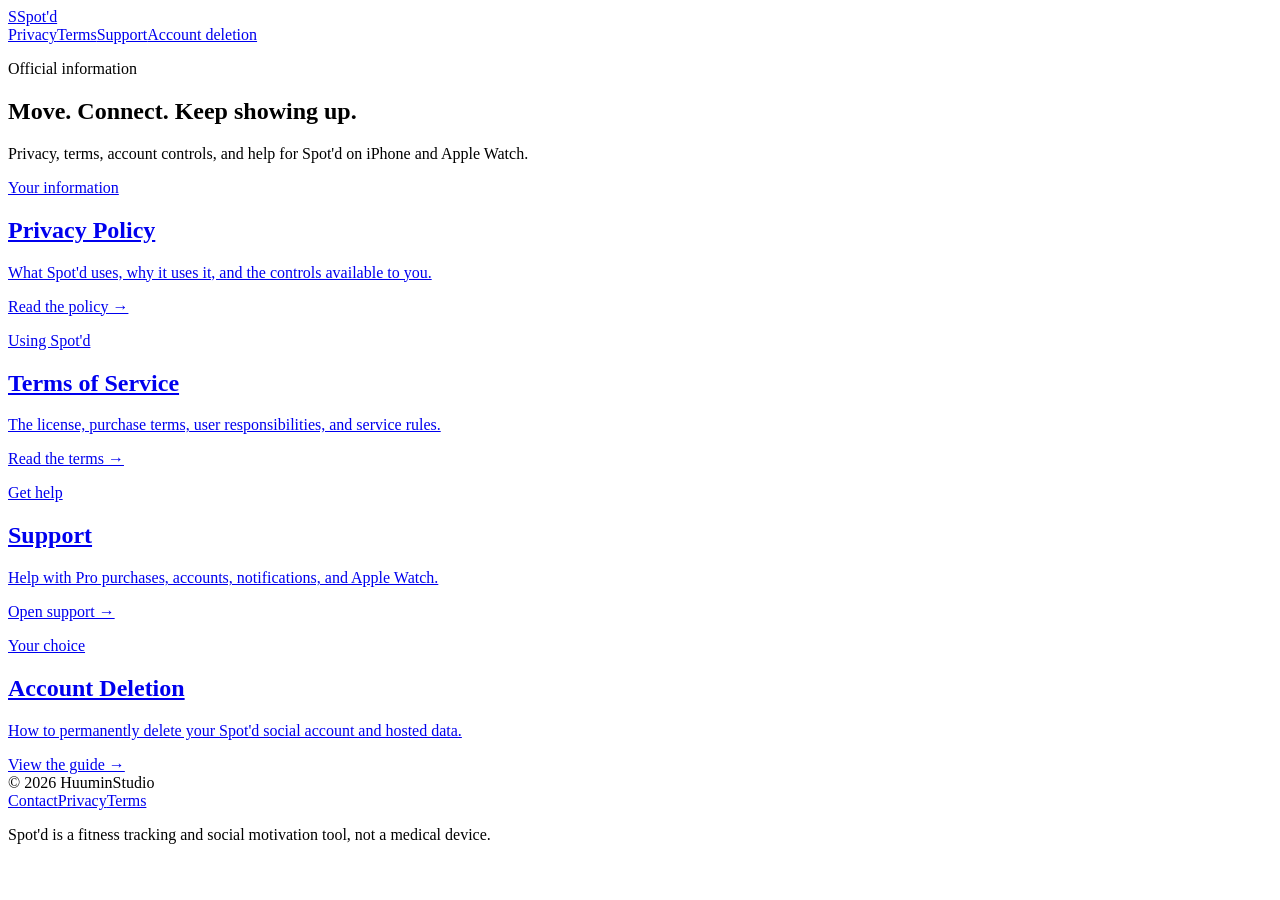
==== index.html @ 4bf66dbd "Create index.html" ====
<!doctype html>
<html lang="en">
<head>
  <meta charset="utf-8"><meta name="viewport" content="width=device-width, initial-scale=1">
  <title>Spot'd — Legal &amp; Support</title>
  <meta name="description" content="Official Spot'd privacy, terms, support, and account deletion information.">
  <link rel="stylesheet" href="/spotd/assets/styles.css">
</head>
<body>
  <header class="shell"><nav class="nav" aria-label="Primary navigation">
    <a class="brand" href="/spotd/"><span class="brand-mark">S</span><span>Spot'd</span></a>
    <div class="nav-links"><a href="/spotd/privacy/">Privacy</a><a href="/spotd/terms/">Terms</a><a href="/spotd/support/">Support</a><a href="/spotd/account-deletion/">Account deletion</a></div>
  </nav></header>
  <main class="shell">
    <section class="hero"><p class="eyebrow">Official information</p><h1>Move. Connect. Keep showing up.</h1><p class="lede">Privacy, terms, account controls, and help for Spot'd on iPhone and Apple Watch.</p></section>
    <section class="card-grid" aria-label="Legal and support pages">
      <a class="feature-card" href="/spotd/privacy/"><p class="eyebrow">Your information</p><h2>Privacy Policy</h2><p>What Spot'd uses, why it uses it, and the controls available to you.</p><span class="text-link">Read the policy →</span></a>
      <a class="feature-card" href="/spotd/terms/"><p class="eyebrow">Using Spot'd</p><h2>Terms of Service</h2><p>The license, purchase terms, user responsibilities, and service rules.</p><span class="text-link">Read the terms →</span></a>
      <a class="feature-card" href="/spotd/support/"><p class="eyebrow">Get help</p><h2>Support</h2><p>Help with Pro purchases, accounts, notifications, and Apple Watch.</p><span class="text-link">Open support →</span></a>
      <a class="feature-card" href="/spotd/account-deletion/"><p class="eyebrow">Your choice</p><h2>Account Deletion</h2><p>How to permanently delete your Spot'd social account and hosted data.</p><span class="text-link">View the guide →</span></a>
    </section>
  </main>
  <footer class="footer shell"><span>© 2026 HuuminStudio</span><div class="footer-links"><a href="mailto:support@leanline.app?subject=Spot'd%20Support">Contact</a><a href="/spotd/privacy/">Privacy</a><a href="/spotd/terms/">Terms</a></div><p>Spot'd is a fitness tracking and social motivation tool, not a medical device.</p></footer>
</body>
</html>
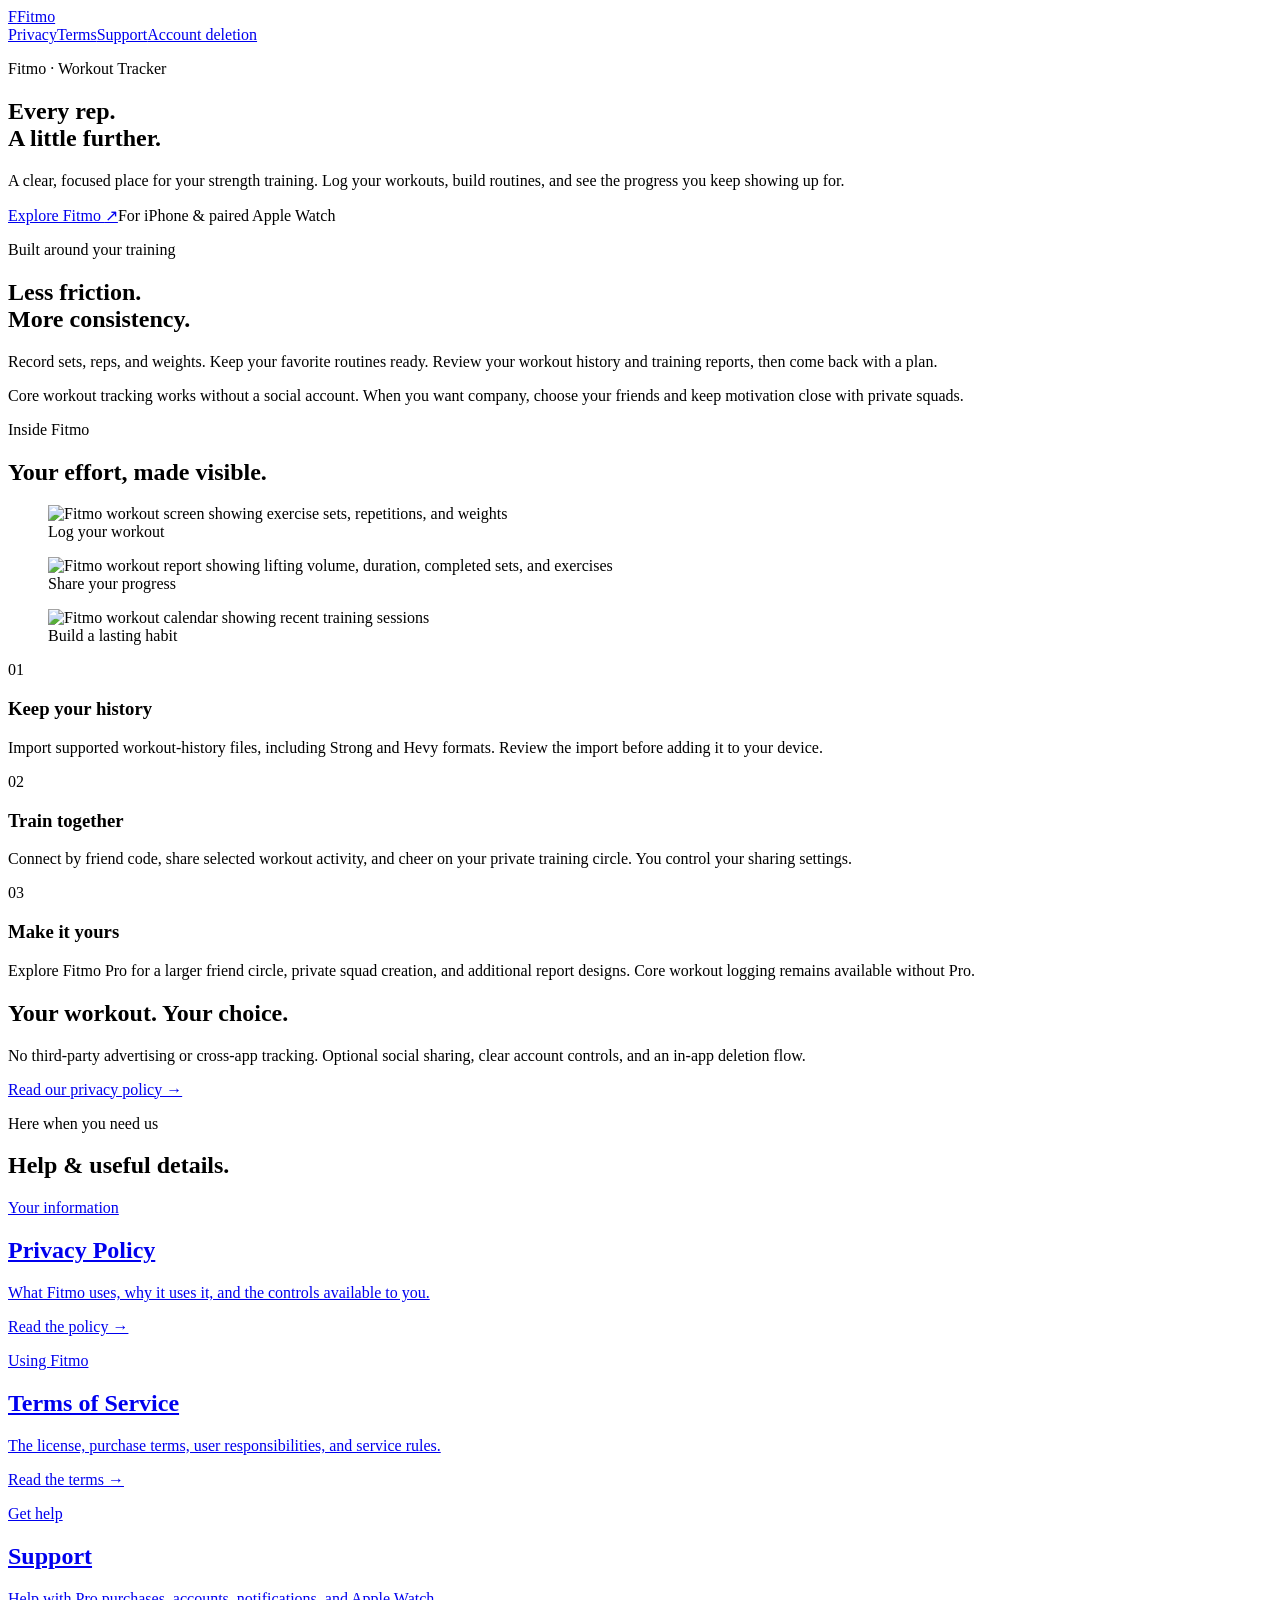
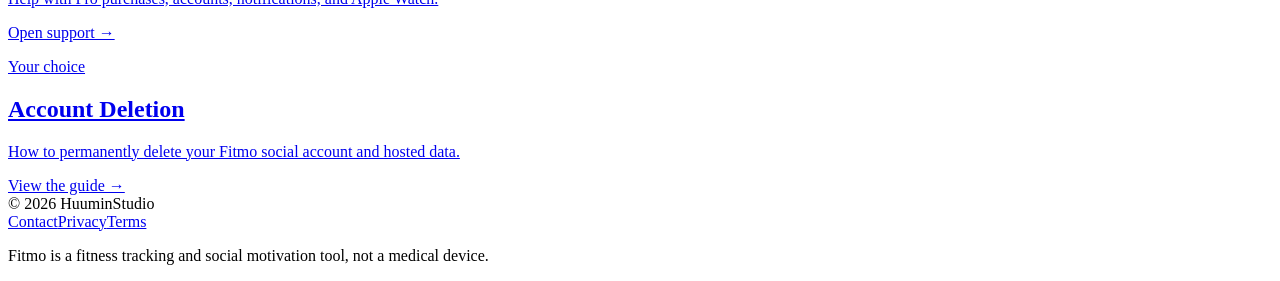
==== commit 2df0794c: "Publish Fitmo workout tracker homepage" ====
--- a/index.html
+++ b/index.html
@@ -2,24 +2,31 @@
 <html lang="en">
 <head>
   <meta charset="utf-8"><meta name="viewport" content="width=device-width, initial-scale=1">
-  <title>Spot'd — Legal &amp; Support</title>
-  <meta name="description" content="Official Spot'd privacy, terms, support, and account deletion information.">
+  <title>Fitmo — Workout Tracker for iPhone &amp; Apple Watch</title>
+  <meta name="description" content="Track gym workouts, log sets and reps, build routines, and see your progress with Fitmo for iPhone and Apple Watch.">
   <link rel="stylesheet" href="/spotd/assets/styles.css">
+  <link rel="canonical" href="https://huuminstudio.github.io/spotd/">
+  <meta name="theme-color" content="#174bdd">
 </head>
 <body>
   <header class="shell"><nav class="nav" aria-label="Primary navigation">
-    <a class="brand" href="/spotd/"><span class="brand-mark">S</span><span>Spot'd</span></a>
+    <a class="brand" href="/spotd/"><span class="brand-mark">F</span><span>Fitmo</span></a>
     <div class="nav-links"><a href="/spotd/privacy/">Privacy</a><a href="/spotd/terms/">Terms</a><a href="/spotd/support/">Support</a><a href="/spotd/account-deletion/">Account deletion</a></div>
   </nav></header>
   <main class="shell">
-    <section class="hero"><p class="eyebrow">Official information</p><h1>Move. Connect. Keep showing up.</h1><p class="lede">Privacy, terms, account controls, and help for Spot'd on iPhone and Apple Watch.</p></section>
+    <section class="hero"><p class="eyebrow">Fitmo · Workout Tracker</p><h1>Every rep.<br>A little further.</h1><p class="lede">A clear, focused place for your strength training. Log your workouts, build routines, and see the progress you keep showing up for.</p><div class="hero-actions"><a class="button" href="#inside-fitmo">Explore Fitmo <span aria-hidden="true">↗</span></a><span>For iPhone &amp; paired Apple Watch</span></div></section>
+    <section class="intro-grid" aria-label="Fitmo features"><div><p class="eyebrow">Built around your training</p><h2>Less friction.<br>More consistency.</h2></div><div><p>Record sets, reps, and weights. Keep your favorite routines ready. Review your workout history and training reports, then come back with a plan.</p><p>Core workout tracking works without a social account. When you want company, choose your friends and keep motivation close with private squads.</p></div></section>
+    <section id="inside-fitmo" aria-label="Inside Fitmo"><div class="section-heading"><p class="eyebrow">Inside Fitmo</p><h2>Your effort, made visible.</h2></div><div class="screen-grid"><figure><img src="/spotd/assets/workout.png" alt="Fitmo workout screen showing exercise sets, repetitions, and weights" width="1320" height="2868" loading="lazy"><figcaption>Log your workout</figcaption></figure><figure><img src="/spotd/assets/report.png" alt="Fitmo workout report showing lifting volume, duration, completed sets, and exercises" width="1320" height="2868" loading="lazy"><figcaption>Share your progress</figcaption></figure><figure><img src="/spotd/assets/history.png" alt="Fitmo workout calendar showing recent training sessions" width="1320" height="2868" loading="lazy"><figcaption>Build a lasting habit</figcaption></figure></div></section>
+    <section class="benefit-grid" aria-label="More ways to train"><article><span>01</span><h3>Keep your history</h3><p>Import supported workout-history files, including Strong and Hevy formats. Review the import before adding it to your device.</p></article><article><span>02</span><h3>Train together</h3><p>Connect by friend code, share selected workout activity, and cheer on your private training circle. You control your sharing settings.</p></article><article><span>03</span><h3>Make it yours</h3><p>Explore Fitmo Pro for a larger friend circle, private squad creation, and additional report designs. Core workout logging remains available without Pro.</p></article></section>
+    <section class="privacy-banner"><h2>Your workout. Your choice.</h2><p>No third-party advertising or cross-app tracking. Optional social sharing, clear account controls, and an in-app deletion flow.</p><a class="text-link" href="/spotd/privacy/">Read our privacy policy →</a></section>
+    <div class="section-heading"><p class="eyebrow">Here when you need us</p><h2>Help &amp; useful details.</h2></div>
     <section class="card-grid" aria-label="Legal and support pages">
-      <a class="feature-card" href="/spotd/privacy/"><p class="eyebrow">Your information</p><h2>Privacy Policy</h2><p>What Spot'd uses, why it uses it, and the controls available to you.</p><span class="text-link">Read the policy →</span></a>
-      <a class="feature-card" href="/spotd/terms/"><p class="eyebrow">Using Spot'd</p><h2>Terms of Service</h2><p>The license, purchase terms, user responsibilities, and service rules.</p><span class="text-link">Read the terms →</span></a>
+      <a class="feature-card" href="/spotd/privacy/"><p class="eyebrow">Your information</p><h2>Privacy Policy</h2><p>What Fitmo uses, why it uses it, and the controls available to you.</p><span class="text-link">Read the policy →</span></a>
+      <a class="feature-card" href="/spotd/terms/"><p class="eyebrow">Using Fitmo</p><h2>Terms of Service</h2><p>The license, purchase terms, user responsibilities, and service rules.</p><span class="text-link">Read the terms →</span></a>
       <a class="feature-card" href="/spotd/support/"><p class="eyebrow">Get help</p><h2>Support</h2><p>Help with Pro purchases, accounts, notifications, and Apple Watch.</p><span class="text-link">Open support →</span></a>
-      <a class="feature-card" href="/spotd/account-deletion/"><p class="eyebrow">Your choice</p><h2>Account Deletion</h2><p>How to permanently delete your Spot'd social account and hosted data.</p><span class="text-link">View the guide →</span></a>
+      <a class="feature-card" href="/spotd/account-deletion/"><p class="eyebrow">Your choice</p><h2>Account Deletion</h2><p>How to permanently delete your Fitmo social account and hosted data.</p><span class="text-link">View the guide →</span></a>
     </section>
   </main>
-  <footer class="footer shell"><span>© 2026 HuuminStudio</span><div class="footer-links"><a href="mailto:support@leanline.app?subject=Spot'd%20Support">Contact</a><a href="/spotd/privacy/">Privacy</a><a href="/spotd/terms/">Terms</a></div><p>Spot'd is a fitness tracking and social motivation tool, not a medical device.</p></footer>
+  <footer class="footer shell"><span>© 2026 HuuminStudio</span><div class="footer-links"><a href="mailto:support@leanline.app?subject=Fitmo%20Support">Contact</a><a href="/spotd/privacy/">Privacy</a><a href="/spotd/terms/">Terms</a></div><p>Fitmo is a fitness tracking and social motivation tool, not a medical device.</p></footer>
 </body>
 </html>
